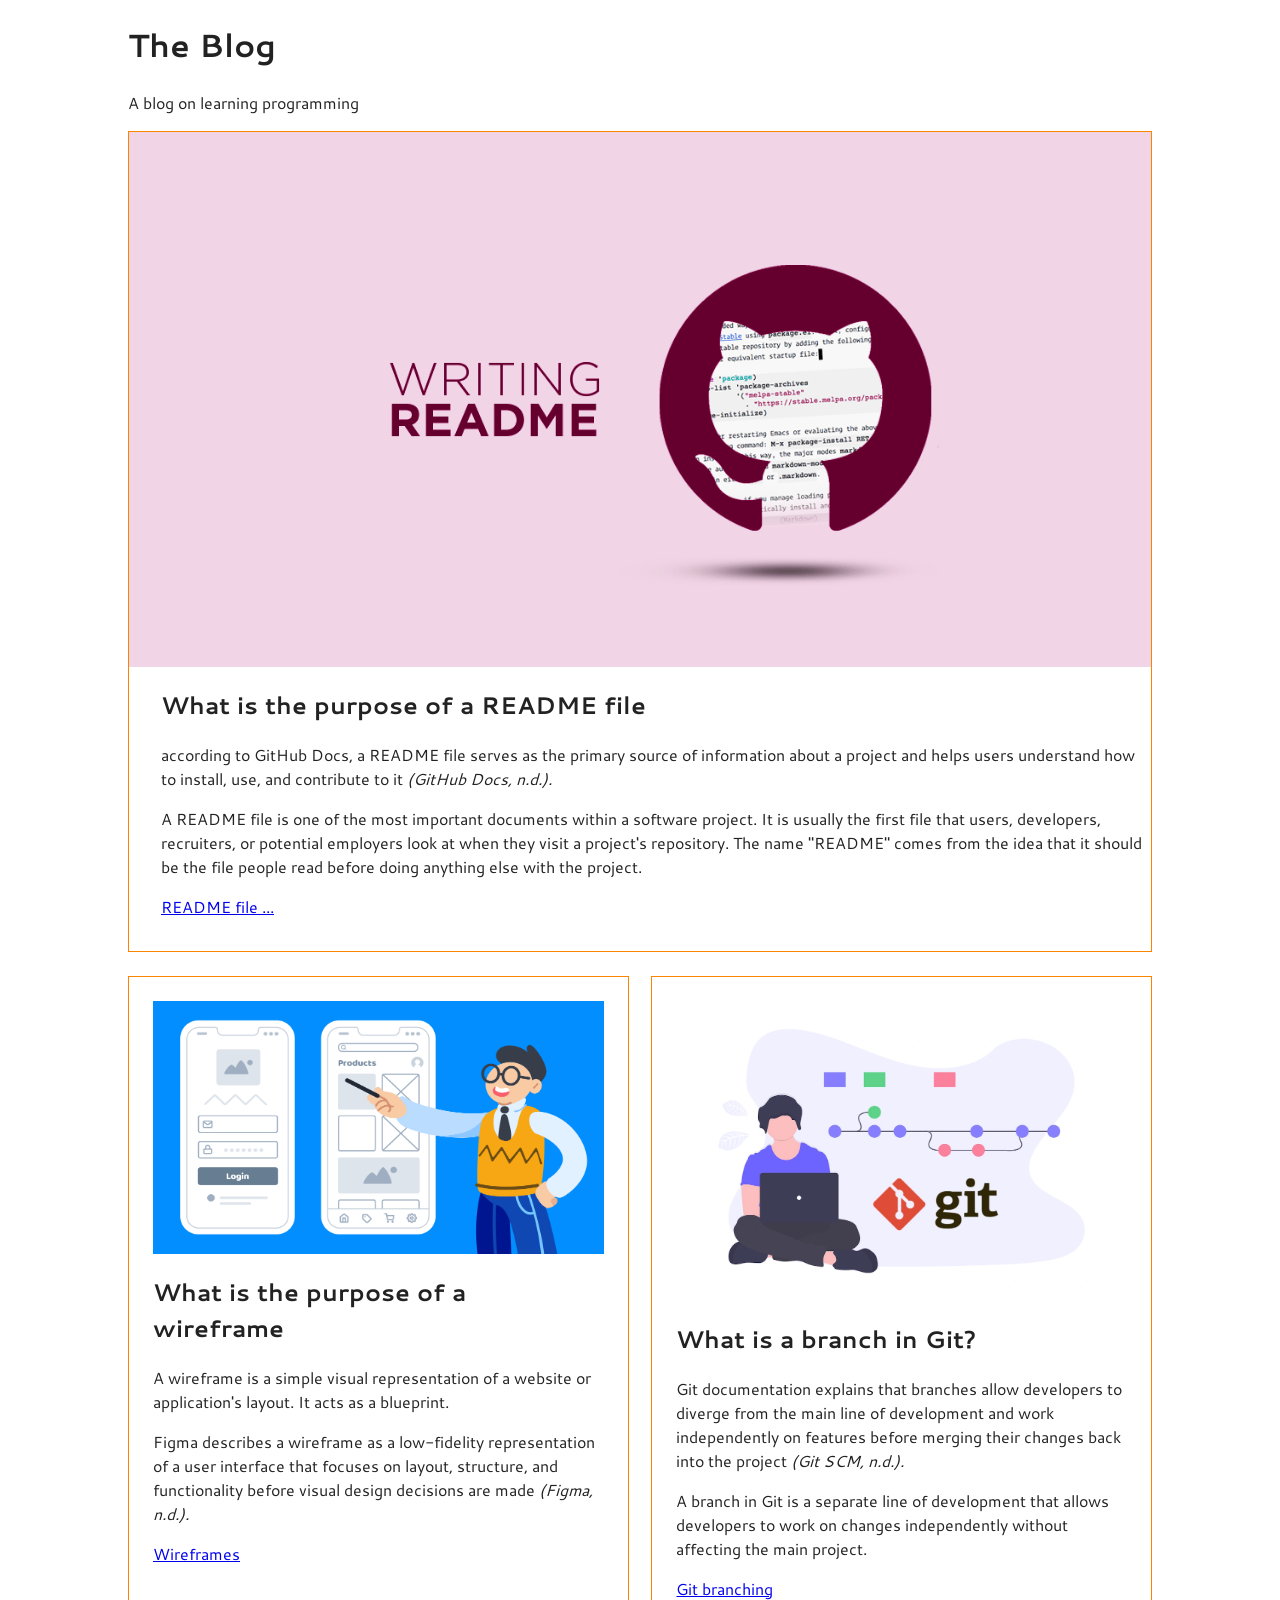
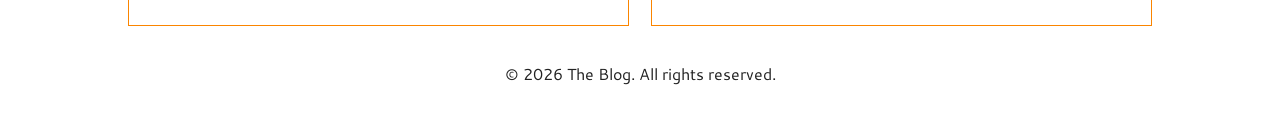
==== Wireframe/index.html @ 92f90620 "Feat: made a new branch to rectify pr validation error" ====
<!DOCTYPE html>
<html lang="en">
<head>
    <meta charset="UTF-8"/>
    <meta http-equiv="X-UA-Compatible" content="IE=edge"/>
    <meta name="viewport" content="width=device-width, initial-scale=1.0"/>
    <meta name="description"
          content="A beginner-friendly blog about README files, wireframes, and Git branches for learning web development."/>
    <meta name="keywords" content="HTML, CSS, Git, README, wireframes, programming blog">
    <meta name="author" content="The Blog">
    <title>The Blog | Learning Programming Basics</title>
    <link rel="preconnect" href="https://fonts.googleapis.com">
    <link rel="preconnect" href="https://fonts.gstatic.com" crossorigin>
    <link href="https://fonts.googleapis.com/css2?family=Bitcount+Grid+Single:wght@100..900&family=Cantarell:ital,wght@0,400;0,700;1,400;1,700&display=swap"
          rel="stylesheet">
    <link rel="stylesheet" href="style.css"/>
</head>

<body>

<header class="header">
    <div class="container header__content">

        <div class="header__branding">
            <h1 class="header__title">The Blog</h1>
            <p class="header__tagline">A blog on learning programming</p>
        </div>

    </div>
</header>

<div class="container">
    <main>
        <article class="article-feature">
            <img src="./images/readme.png" alt="illustration of a readme.md file">
            <div class="article-feature-text">
                <h2>What is the purpose of a README file</h2>
                <p>
                    according to GitHub Docs, a README file serves as the primary source of information about a project
                    and
                    helps users understand how to install, use, and contribute to it <em>(GitHub Docs, n.d.).</em>
                </p>
                <p>
                    A README file is one of the most important documents within a software
                    project. It is usually the first file that users, developers, recruiters,
                    or potential employers look at when they visit a project's repository.
                    The name "README" comes from the idea that it should be the file people
                    read before doing anything else with the project.
                </p>
                <a class="article__link" href="#"
                   aria-label="read more about what the purpose of a read me file does">README file ...</a>
            </div>
        </article>

        <div class="article-secondary-flex">
            <article class="article-sec">
                <img src="./images/wireframe-hero.png" alt="illustration of a man showing a wireframe">
                <h2>What is the purpose of a wireframe</h2>
                <p>
                    A wireframe is a simple visual representation of a website or application's layout. It acts as a
                    blueprint.
                </p>
                <p>Figma describes a wireframe as a low-fidelity representation of a user interface that focuses on
                    layout,
                    structure, and functionality before visual design decisions are made <em>(Figma, n.d.).</em></p>
                <a class="article__link" href="#"
                   aria-label="read more about the purpose of a wireframe">Wireframes</a>
            </article>

            <article class="article-sec">
                <img src="./images/git.webp" alt="illustration of a git tree branching out">
                <h2>What is a branch in Git?</h2>
                <p>Git documentation explains that branches allow developers to diverge from the main line of
                    development
                    and work independently on features before merging their changes back into the project
                    <em>(Git SCM, n.d.).</em></p>
                <p>
                <p>
                    A branch in Git is a separate line of development that allows developers to
                    work on changes independently without affecting the main project.
                </p>
                <a class="article__link" href="#" aria-label="read more about branches on git">Git
                    branching</a>
            </article>
        </div>
    </main>
</div>

<footer class="site-footer index-footer">
    <div class="container">
        <p>&copy; 2026 The Blog. All rights reserved.</p>
    </div>
</footer>
</body>
</html>
---- Wireframe/style.css ----
/* ====== Base ====== */
body {
  margin: 0;
  box-sizing: border-box;
  line-height: 1.5;
  font-family: "Cantarell", sans-serif;
  font-weight: 400;
  color: #222;
}

img {
  width: 100%;
  display: block;
}

/* ====== Layout ====== */
.container {
  width: 80%;
  max-width: 1200px;
  margin: 0 auto;
}

/* ====== Header ====== */
.site-header {
  text-align: center;
  padding: 20px;
}

.site-title {
  font-weight: 900;
  font-style: italic;
  color: #c1121f;
  margin-bottom: 0;
}

.site-tagline {
  color: #780000;
  margin-top: 0;
  font-size: 18px;
  font-weight: 700;
}

/* ====== Articles ====== */
article {
  border: 1px solid #fb8500;
}

.article-feature-text {
  padding: 0 0 2em 2em;
}

.article-secondary-flex {
  display: flex;
  justify-content: space-between;
  gap: 1rem;
}

.article-sec {
  margin-top: 1.5em;
  padding: 1.5em;
  width: 44%;
}

/* ====== Buttons / Links ====== */
.article-read-more {
  text-decoration: none;
  border: 1px solid #03045e;
  padding: 0.7em 1.2em;
  color: #fff;
  background: #e76f51;
  border-radius: 2px;
  display: inline-block;
}

.article-read-more:hover,
.article-read-more:focus {
  background: #ffc300;
  color: black;
}

/* ====== Footer ====== */
.site-footer {
  text-align: center;
  padding: 20px 0;
}

/* ====== Responsive ====== */
@media (max-width: 768px) {
  .article-secondary-flex {
    flex-direction: column;
  }

  .article-sec {
    width: 100%;
  }
}
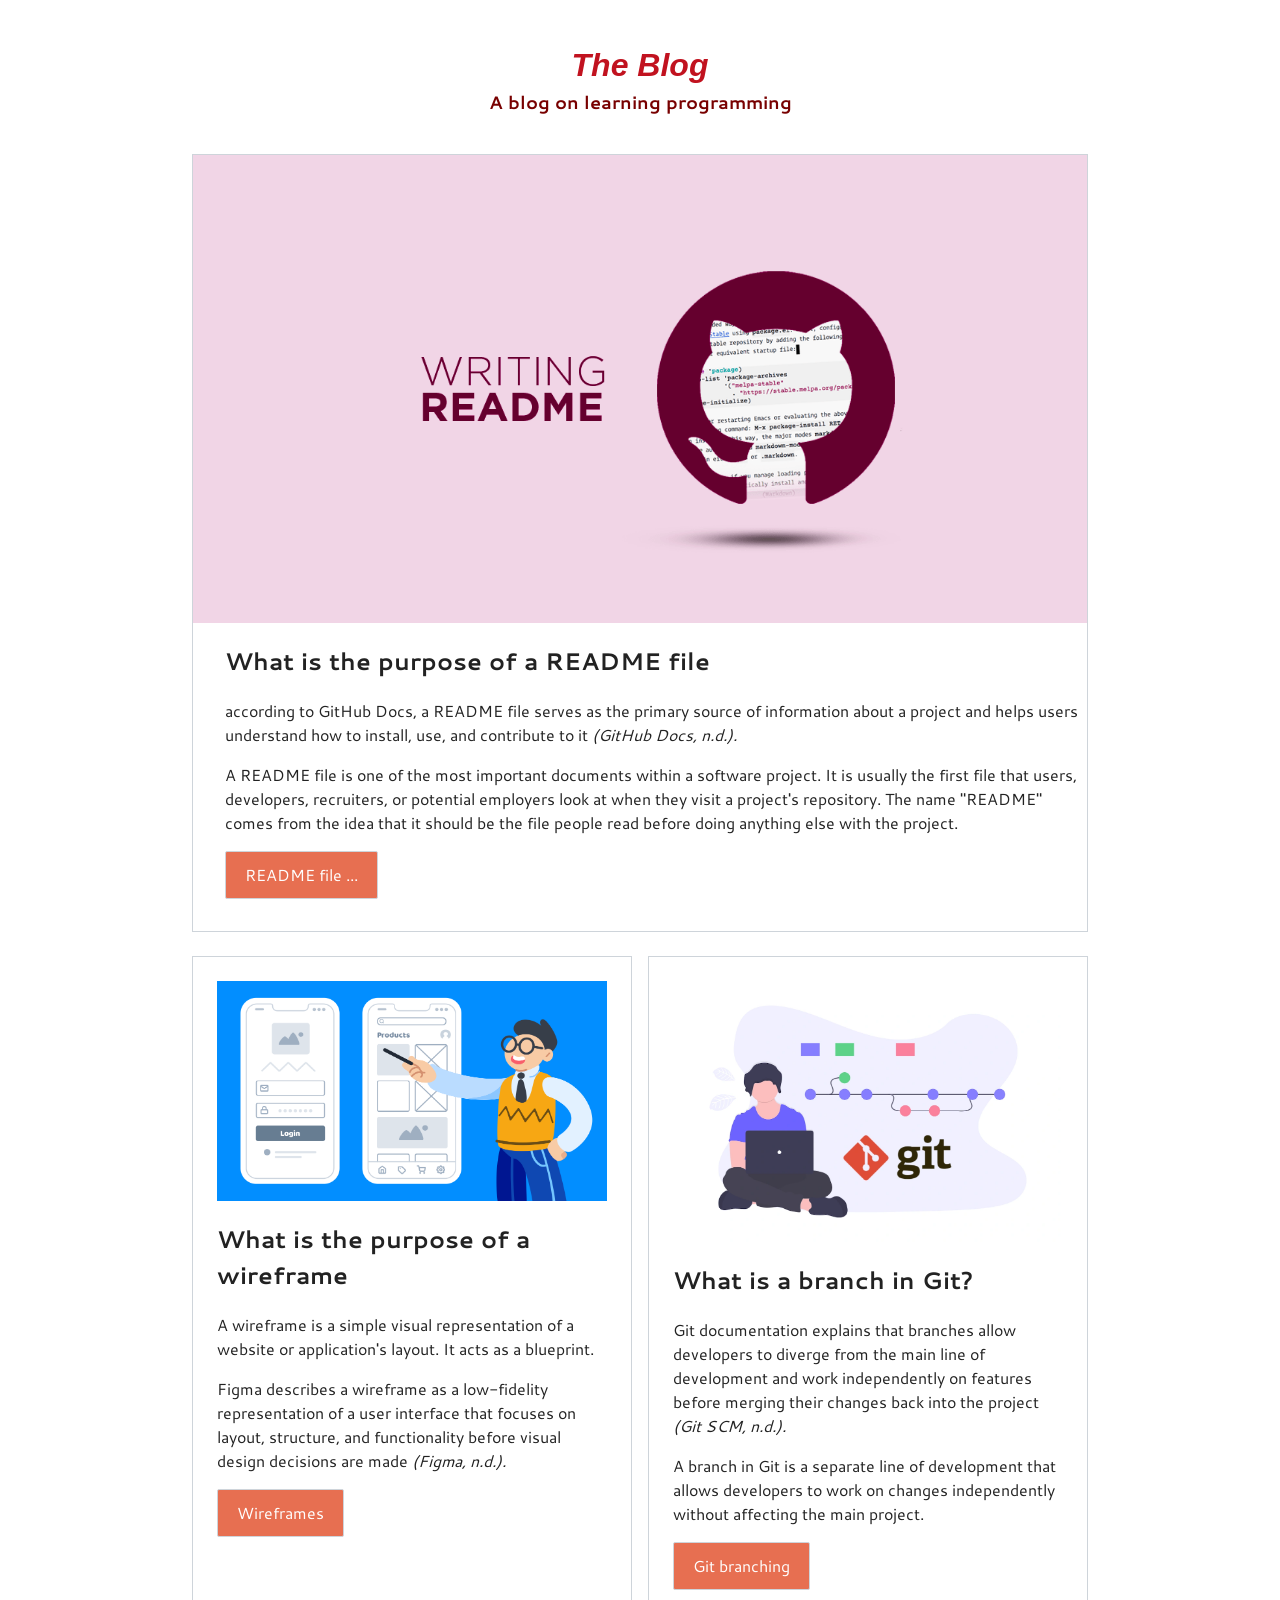
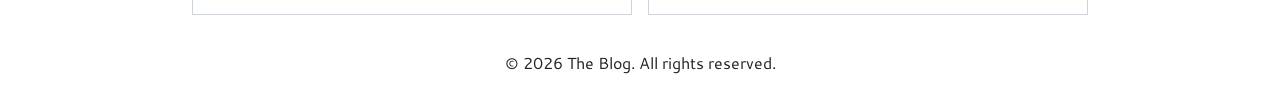
==== commit aa07cf67: "html passes w3 validator" ====
--- a/Wireframe/index.html
+++ b/Wireframe/index.html
@@ -20,7 +20,6 @@
 
 <header class="header">
     <div class="container header__content">
-
         <div class="header__branding">
             <h1 class="header__title">The Blog</h1>
             <p class="header__tagline">A blog on learning programming</p>
@@ -32,7 +31,7 @@
 <div class="container">
     <main>
         <article class="article-feature">
-            <img src="./images/readme.png" alt="illustration of a readme.md file">
+            <img src="./images/readme.png" alt="illustration of a README.md file" loading="lazy" decoding="async">
             <div class="article-feature-text">
                 <h2>What is the purpose of a README file</h2>
                 <p>
@@ -54,7 +53,8 @@
 
         <div class="article-secondary-flex">
             <article class="article-sec">
-                <img src="./images/wireframe-hero.png" alt="illustration of a man showing a wireframe">
+                <img src="./images/wireframe-hero.png" alt="illustration of a man showing a wireframe" loading="lazy"
+                     decoding="async">
                 <h2>What is the purpose of a wireframe</h2>
                 <p>
                     A wireframe is a simple visual representation of a website or application's layout. It acts as a
@@ -68,7 +68,8 @@
             </article>
 
             <article class="article-sec">
-                <img src="./images/git.webp" alt="illustration of a git tree branching out">
+                <img src="./images/git.webp" alt="illustration of a git tree branching out" loading="lazy"
+                     decoding="async">
                 <h2>What is a branch in Git?</h2>
                 <p>Git documentation explains that branches allow developers to diverge from the main line of
                     development
@@ -86,7 +87,7 @@
     </main>
 </div>
 
-<footer class="site-footer index-footer">
+<footer class="site-footer">
     <div class="container">
         <p>&copy; 2026 The Blog. All rights reserved.</p>
     </div>
--- a/Wireframe/style.css
+++ b/Wireframe/style.css
@@ -15,25 +15,25 @@
 
 /* ====== Layout ====== */
 .container {
-  width: 80%;
+  width: 70%;
   max-width: 1200px;
   margin: 0 auto;
 }
 
 /* ====== Header ====== */
-.site-header {
+.header__content {
   text-align: center;
   padding: 20px;
 }
 
-.site-title {
+.header__title {
   font-weight: 900;
   font-style: italic;
   color: #c1121f;
   margin-bottom: 0;
 }
 
-.site-tagline {
+.header__tagline {
   color: #780000;
   margin-top: 0;
   font-size: 18px;
@@ -42,7 +42,7 @@
 
 /* ====== Articles ====== */
 article {
-  border: 1px solid #fb8500;
+  border: 1px solid #ced4da;
 }
 
 .article-feature-text {
@@ -62,9 +62,9 @@
 }
 
 /* ====== Buttons / Links ====== */
-.article-read-more {
+.article__link {
   text-decoration: none;
-  border: 1px solid #03045e;
+  border: 1px solid #ced4da;
   padding: 0.7em 1.2em;
   color: #fff;
   background: #e76f51;
@@ -72,8 +72,8 @@
   display: inline-block;
 }
 
-.article-read-more:hover,
-.article-read-more:focus {
+.article__link:hover,
+.article__link:focus {
   background: #ffc300;
   color: black;
 }
@@ -85,12 +85,13 @@
 }
 
 /* ====== Responsive ====== */
-@media (max-width: 768px) {
+@media (max-width: 750px) {
   .article-secondary-flex {
     flex-direction: column;
   }
 
-  .article-sec {
-    width: 100%;
+  .article-sec{
+    width: 90%;
   }
+
 }
